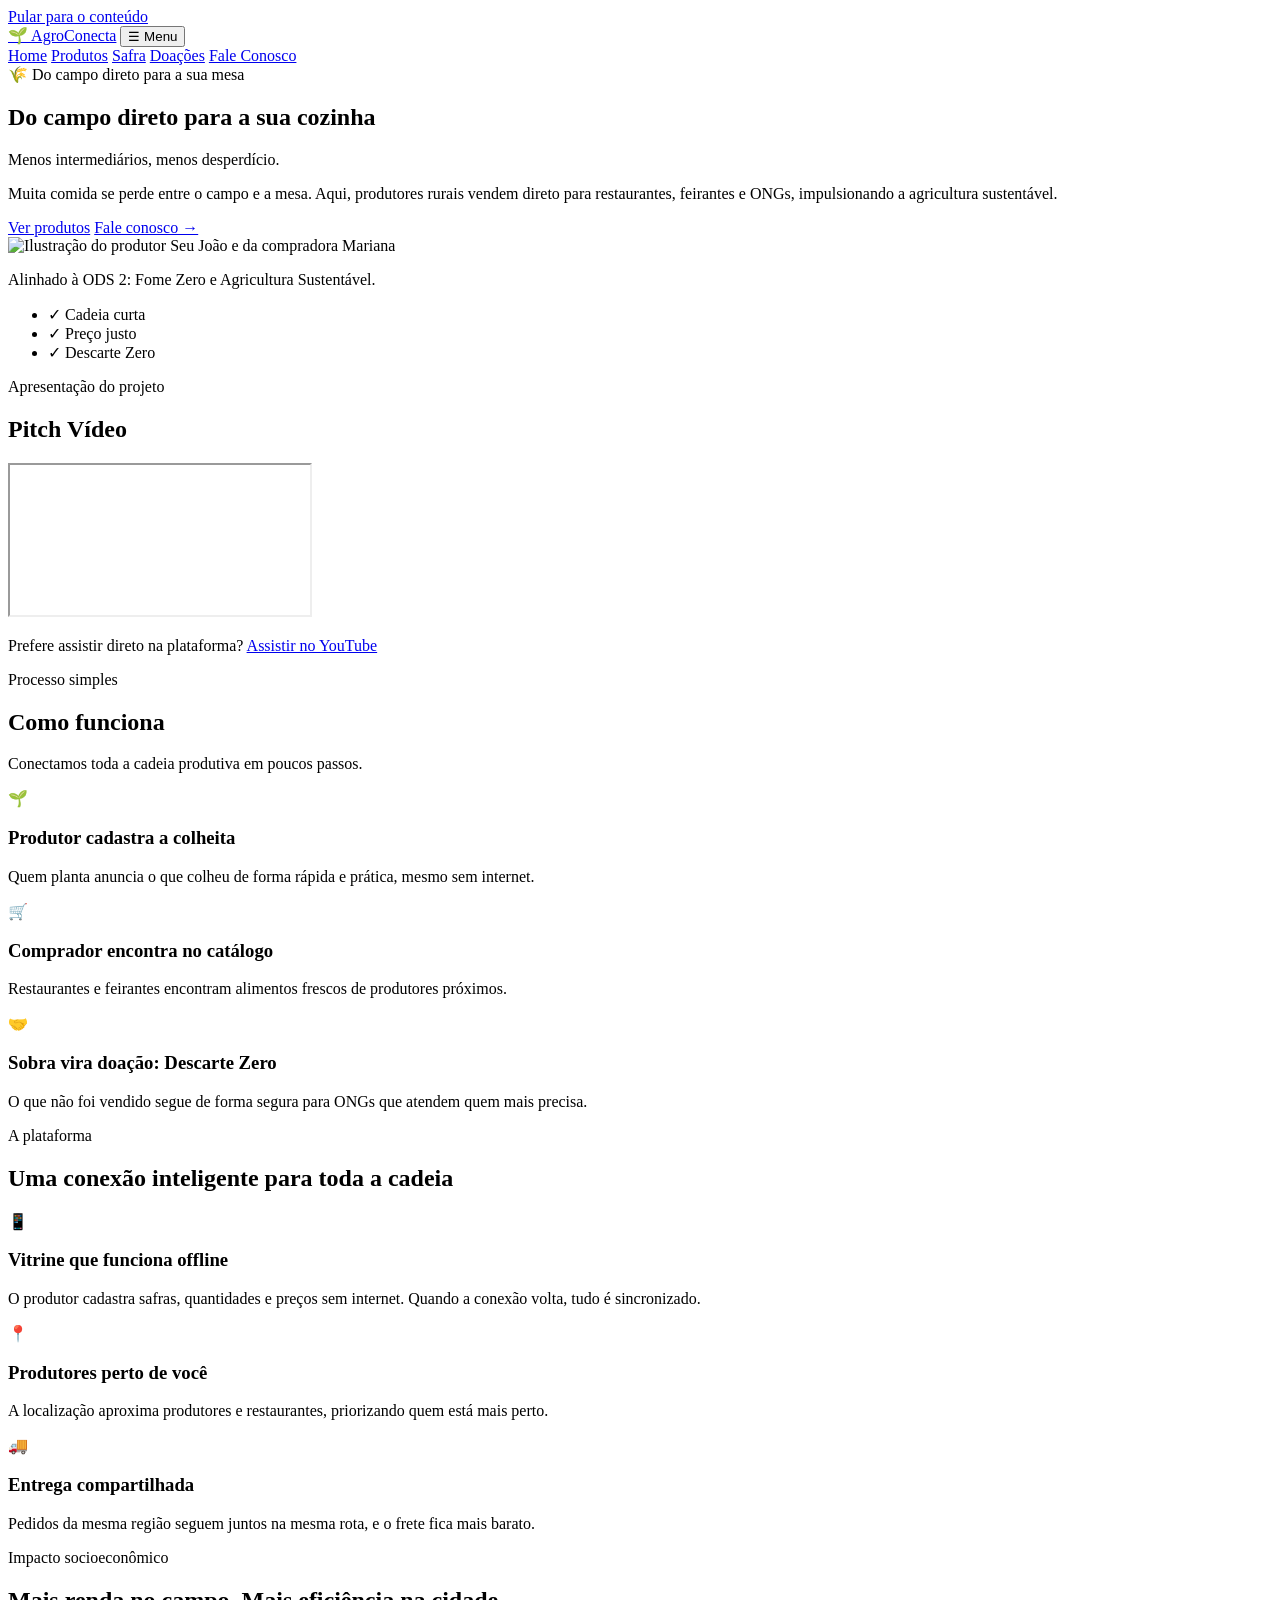
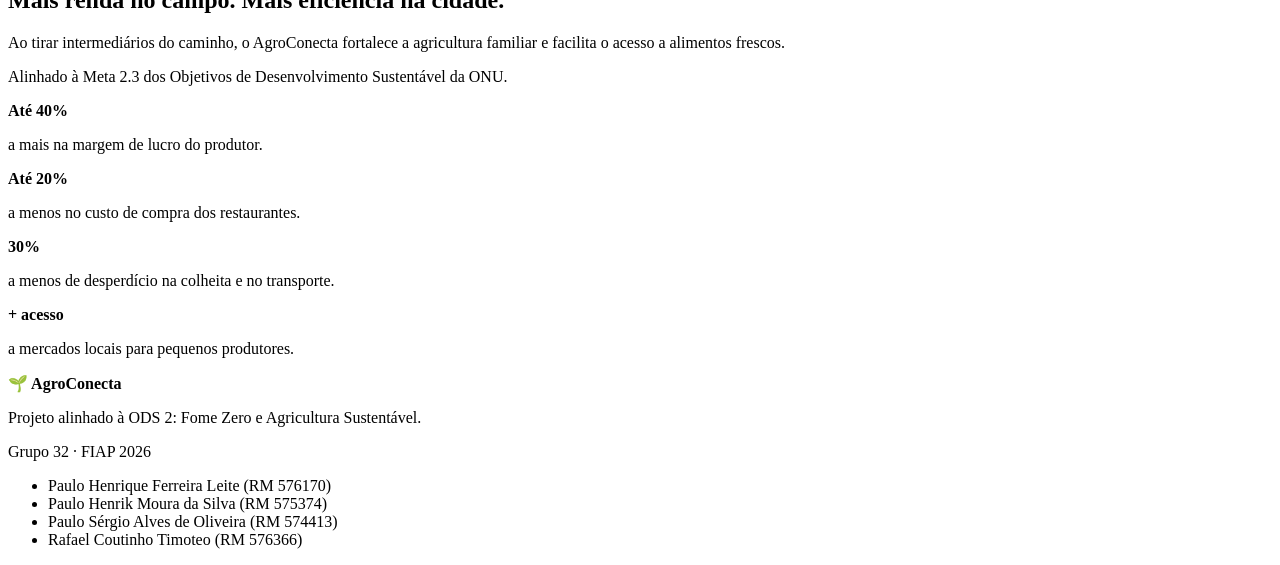
==== index.html @ c830f455 "Sprint 4: site AgroConecta" ====
<!DOCTYPE html>
<html lang="pt-BR">
<head>
  <meta charset="UTF-8">
  <meta name="viewport" content="width=device-width, initial-scale=1.0">
  <title>Início | AgroConecta</title>
  <meta name="description" content="O AgroConecta liga produtores e compradores, com menos intermediários e menos desperdício.">

  <link rel="preconnect" href="https://fonts.googleapis.com">
  <link rel="preconnect" href="https://fonts.gstatic.com" crossorigin>
  <link rel="stylesheet" href="https://fonts.googleapis.com/css2?family=Poppins:wght@400;500;600;700&display=swap">
  <link rel="stylesheet" href="css/style.css">
</head>
<body>
  <a class="pular-link" href="#conteudo">Pular para o conteúdo</a>

  <header class="cabecalho">
    <div class="container navbar">
      <a href="index.html" class="logo">🌱 AgroConecta</a>

      <button type="button" id="menu-botao" class="menu-botao" aria-expanded="false" aria-controls="menu-lista">
        ☰ Menu
      </button>

      <nav id="menu-lista" class="menu" aria-label="Menu principal">
        <a href="index.html" aria-current="page">Home</a>
        <a href="produtos.html">Produtos</a>
        <a href="safra.html">Safra</a>
        <a href="doacoes.html">Doações</a>
        <a href="fale-conosco.html">Fale Conosco</a>
      </nav>
    </div>
  </header>

  <main id="conteudo">
    <!-- APRESENTAÇÃO -->
    <section class="hero" aria-labelledby="destaque-titulo">
      <div class="container hero-conteudo">
        <div>
          <span class="tag">🌾 Do campo direto para a sua mesa</span>
          <h1 id="destaque-titulo">Do campo direto para a sua cozinha</h1>
          <p class="hero-destaque">Menos intermediários, menos desperdício.</p>
          <p class="hero-texto">Muita comida se perde entre o campo e a mesa. Aqui, produtores rurais vendem direto para restaurantes, feirantes e ONGs, impulsionando a agricultura sustentável.</p>
          <div class="hero-botoes">
            <a href="produtos.html" class="btn btn-green">Ver produtos</a>
            <a href="fale-conosco.html" class="link">Fale conosco →</a>
          </div>
        </div>
        <div class="hero-imagem">
          <img src="dist/img/home/joao-mariana.webp" alt="Ilustração do produtor Seu João e da compradora Mariana" width="800" height="600">
        </div>
      </div>
    </section>

    <!-- FAIXA DE DIFERENCIAIS -->
    <div class="faixa">
      <div class="container faixa-conteudo">
        <p>Alinhado à ODS 2: Fome Zero e Agricultura Sustentável.</p>
        <ul>
          <li>✓ Cadeia curta</li>
          <li>✓ Preço justo</li>
          <li>✓ Descarte Zero</li>
        </ul>
      </div>
    </div>

    <!-- PITCH VÍDEO -->
    <!-- TROCAR o endereço abaixo pelo vídeo da Sprint 4 quando ele estiver pronto -->
    <section class="secao-branca" aria-labelledby="video-titulo">
      <div class="container container-estreito">
        <div class="secao-titulo">
          <span class="tag">Apresentação do projeto</span>
          <h2 id="video-titulo">Pitch Vídeo</h2>
        </div>
        <div class="video-box">
          <iframe
            src="https://www.youtube.com/embed/-s9FRz7O9SU"
            title="Pitch Vídeo do AgroConecta"
            allow="accelerometer; clipboard-write; encrypted-media; gyroscope; picture-in-picture; web-share"
            allowfullscreen
            loading="lazy"></iframe>
        </div>
        <p class="video-link">Prefere assistir direto na plataforma? <a href="https://youtu.be/-s9FRz7O9SU" target="_blank" rel="noopener">Assistir no YouTube</a></p>
      </div>
    </section>

    <!-- COMO FUNCIONA -->
    <section aria-labelledby="como-funciona-titulo">
      <div class="container">
        <div class="secao-titulo">
          <span class="tag">Processo simples</span>
          <h2 id="como-funciona-titulo">Como funciona</h2>
          <p>Conectamos toda a cadeia produtiva em poucos passos.</p>
        </div>
        <div class="grade grade-3">
          <article class="card">
            <div class="icone" aria-hidden="true">🌱</div>
            <h3>Produtor cadastra a colheita</h3>
            <p>Quem planta anuncia o que colheu de forma rápida e prática, mesmo sem internet.</p>
          </article>
          <article class="card">
            <div class="icone" aria-hidden="true">🛒</div>
            <h3>Comprador encontra no catálogo</h3>
            <p>Restaurantes e feirantes encontram alimentos frescos de produtores próximos.</p>
          </article>
          <article class="card">
            <div class="icone" aria-hidden="true">🤝</div>
            <h3>Sobra vira doação: Descarte Zero</h3>
            <p>O que não foi vendido segue de forma segura para ONGs que atendem quem mais precisa.</p>
          </article>
        </div>
      </div>
    </section>

    <!-- A PLATAFORMA -->
    <section class="secao-clara" aria-labelledby="plataforma-titulo">
      <div class="container">
        <div class="secao-titulo">
          <span class="tag">A plataforma</span>
          <h2 id="plataforma-titulo">Uma conexão inteligente para toda a cadeia</h2>
        </div>
        <div class="grade grade-3">
          <article class="card">
            <div class="icone" aria-hidden="true">📱</div>
            <h3>Vitrine que funciona offline</h3>
            <p>O produtor cadastra safras, quantidades e preços sem internet. Quando a conexão volta, tudo é sincronizado.</p>
          </article>
          <article class="card">
            <div class="icone" aria-hidden="true">📍</div>
            <h3>Produtores perto de você</h3>
            <p>A localização aproxima produtores e restaurantes, priorizando quem está mais perto.</p>
          </article>
          <article class="card">
            <div class="icone" aria-hidden="true">🚚</div>
            <h3>Entrega compartilhada</h3>
            <p>Pedidos da mesma região seguem juntos na mesma rota, e o frete fica mais barato.</p>
          </article>
        </div>
      </div>
    </section>

    <!-- IMPACTO -->
    <section aria-labelledby="impacto-titulo">
      <div class="container impacto">
        <div>
          <span class="tag">Impacto socioeconômico</span>
          <h2 id="impacto-titulo">Mais renda no campo. Mais eficiência na cidade.</h2>
          <p class="texto-apoio">Ao tirar intermediários do caminho, o AgroConecta fortalece a agricultura familiar e facilita o acesso a alimentos frescos.</p>
          <p class="destaque-borda">Alinhado à Meta 2.3 dos Objetivos de Desenvolvimento Sustentável da ONU.</p>
        </div>
        <div class="metricas">
          <div class="metrica metrica-escura"><strong>Até 40%</strong><p>a mais na margem de lucro do produtor.</p></div>
          <div class="metrica metrica-verde"><strong>Até 20%</strong><p>a menos no custo de compra dos restaurantes.</p></div>
          <div class="metrica metrica-clara"><strong>30%</strong><p>a menos de desperdício na colheita e no transporte.</p></div>
          <div class="metrica metrica-suave"><strong>+ acesso</strong><p>a mercados locais para pequenos produtores.</p></div>
        </div>
      </div>
    </section>
  </main>

  <footer class="rodape">
    <div class="container rodape-conteudo">
      <div>
        <strong>🌱 AgroConecta</strong>
        <p>Projeto alinhado à ODS 2: Fome Zero e Agricultura Sustentável.</p>
        <p>Grupo 32 · FIAP 2026</p>
      </div>
      <ul class="rodape-integrantes" aria-label="Integrantes do grupo">
          <li>Paulo Henrique Ferreira Leite (RM 576170)</li>
          <li>Paulo Henrik Moura da Silva (RM 575374)</li>
          <li>Paulo Sérgio Alves de Oliveira (RM 574413)</li>
          <li>Rafael Coutinho Timoteo (RM 576366)</li>
      </ul>
    </div>
  </footer>

  <script src="js/menu.js"></script>
</body>
</html>
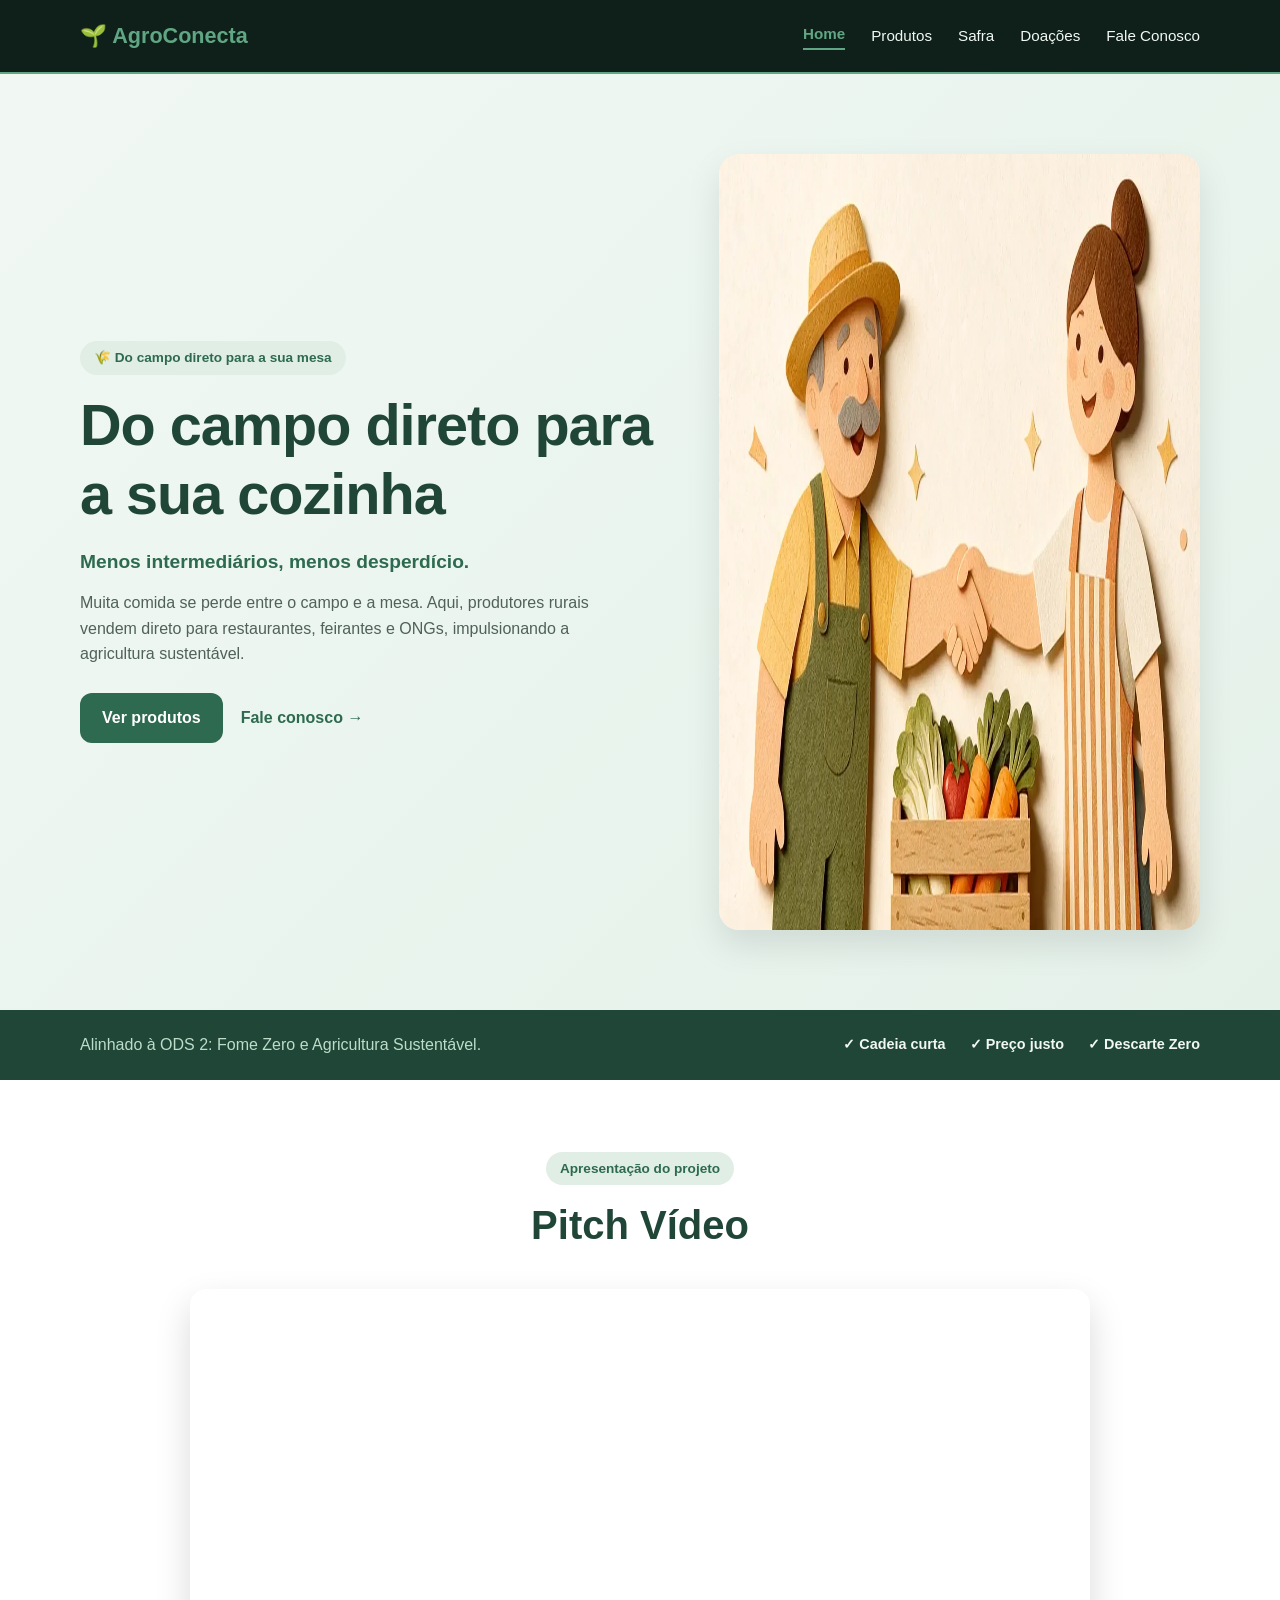
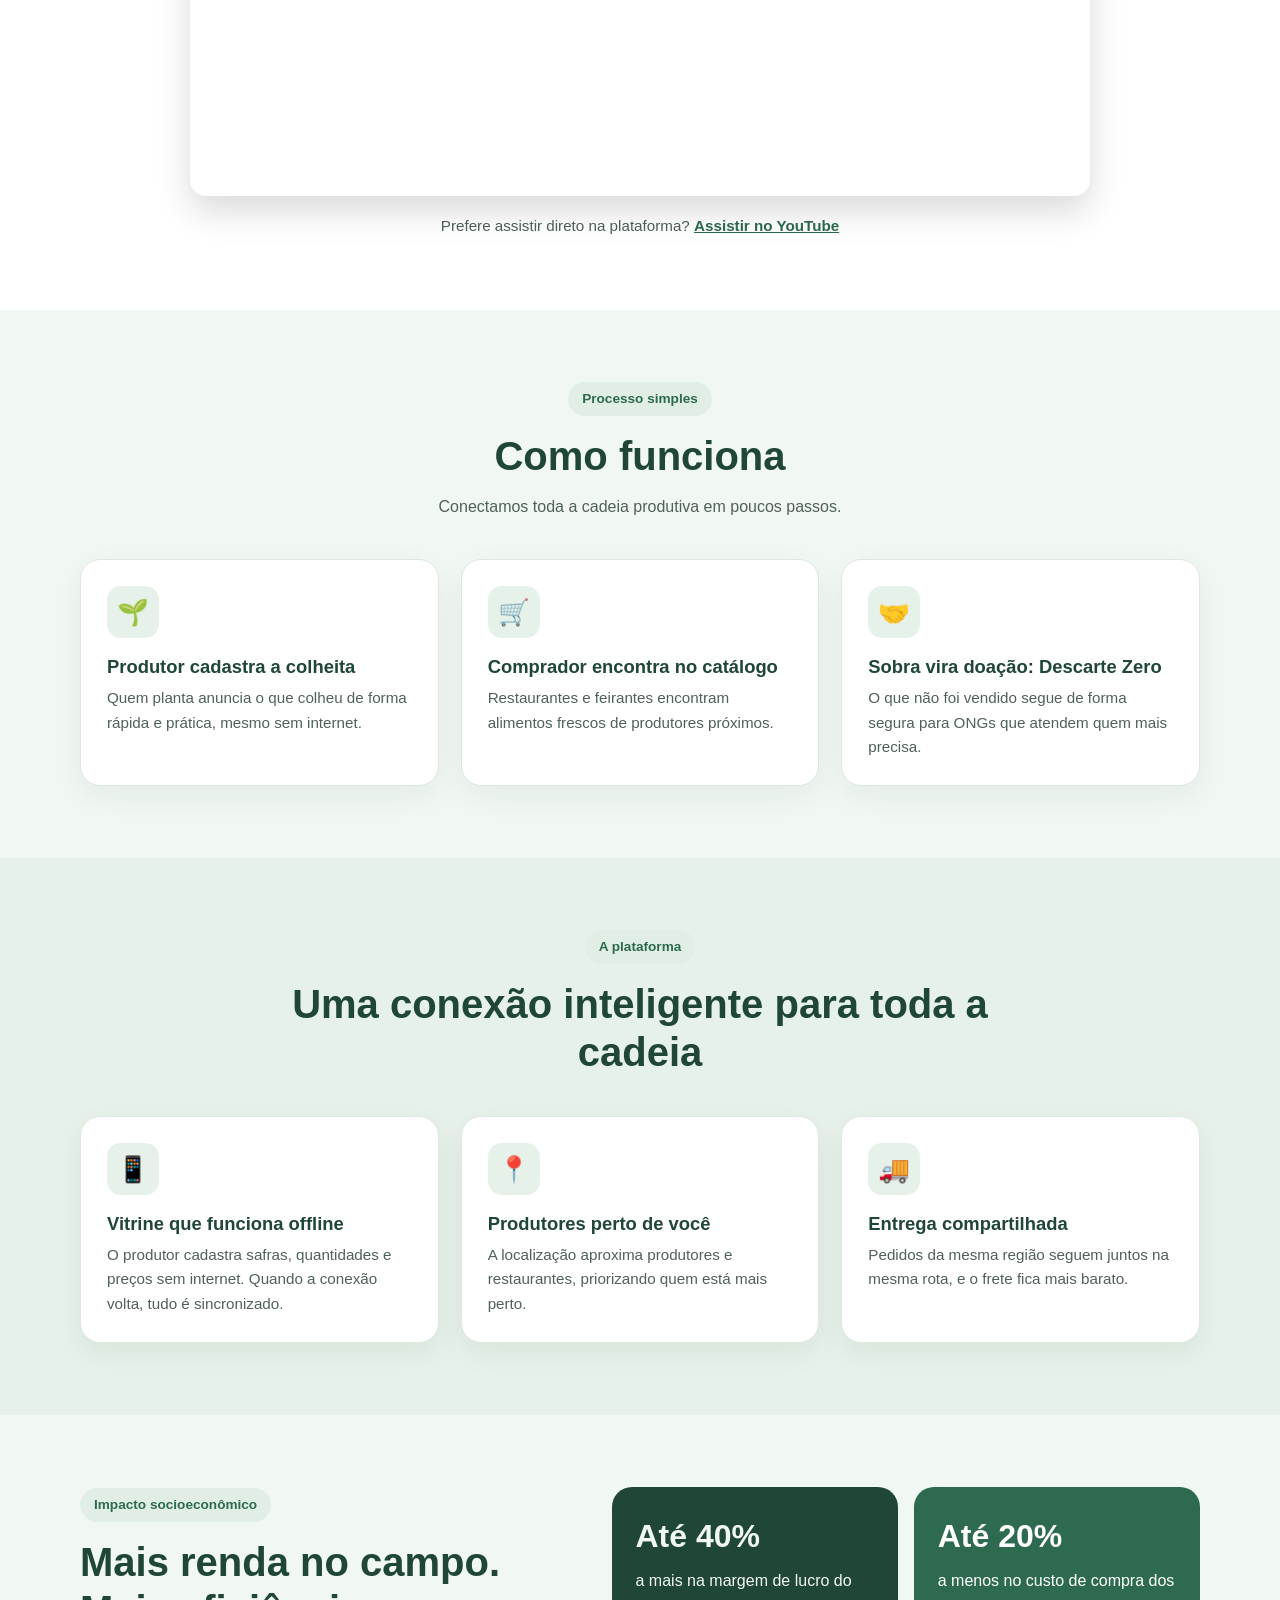
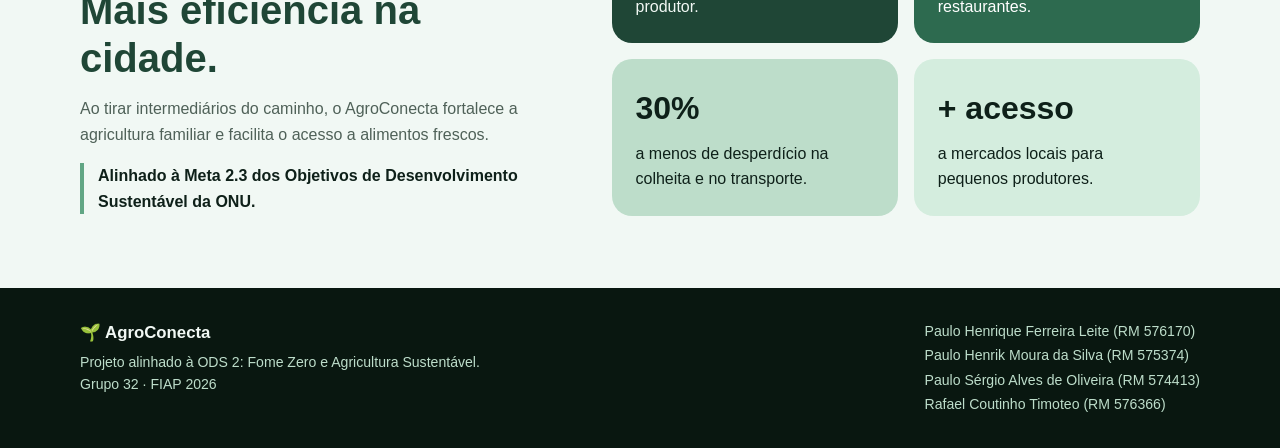
==== commit 3e10e515: "Change hero image dimensionHome: imagem do hero na proporção originals Updated image dimensions for " ====
--- a/index.html
+++ b/index.html
@@ -47,7 +47,7 @@
           </div>
         </div>
         <div class="hero-imagem">
-          <img src="dist/img/home/joao-mariana.webp" alt="Ilustração do produtor Seu João e da compradora Mariana" width="800" height="600">
+          <img src="dist/img/home/joao-mariana.webp" alt="Ilustração do produtor Seu João e da compradora Mariana" width="1484" height="776">
         </div>
       </div>
     </section>
--- a/css/style.css
+++ b/css/style.css
@@ -0,0 +1,345 @@
+/* =========================================================
+   AgroConecta · Sprint 4
+   Um único arquivo de estilo para as 5 páginas.
+   Mantém as cores e o conteúdo da Sprint 3.
+   ========================================================= */
+
+/* ---------- 1. Cores e fontes ---------- */
+:root {
+  --cream: #F1F8F4;
+  --sage: #BDDDCA;
+  --green-soft: #61A684;
+  --green: #2D6A4F;
+  --green-deep: #1F4636;
+  --green-dark: #0E2019;
+  --white: #FFFFFF;
+  --gray: #4F6158;
+  --border: #DCE9DF;
+  --error: #B3261E;
+  --error-bg: #FDECEA;
+  --success: #1B5E20;
+  --success-bg: #E3F4E6;
+  --amber: #8A5A00;
+  --amber-bg: #FFF1D6;
+
+  --font: 'Poppins', 'Segoe UI', Arial, sans-serif;
+  --radius: 16px;
+  --shadow: 0 10px 30px rgba(14, 32, 25, 0.06);
+}
+
+/* ---------- 2. Base ---------- */
+* { margin: 0; padding: 0; box-sizing: border-box; }
+
+html { scroll-behavior: smooth; scroll-padding-top: 90px; }
+
+body {
+  font-family: var(--font);
+  background: var(--cream);
+  color: var(--green-dark);
+  line-height: 1.6;
+  display: flex;
+  flex-direction: column;
+  min-height: 100vh;
+}
+
+main { flex: 1; }
+
+a { color: inherit; text-decoration: none; }
+img { max-width: 100%; display: block; }
+ul { list-style: none; }
+
+h1, h2, h3 { line-height: 1.2; color: var(--green-deep); }
+h1 { font-size: clamp(2.2rem, 5vw, 3.6rem); letter-spacing: -1px; margin-bottom: 18px; }
+h2 { font-size: clamp(1.7rem, 3.5vw, 2.5rem); margin-bottom: 14px; }
+h3 { font-size: 1.15rem; margin-bottom: 8px; }
+
+.container { width: 90%; max-width: 1120px; margin: 0 auto; }
+
+/* Foco visível para quem navega pelo teclado */
+:focus-visible { outline: 3px solid var(--green-soft); outline-offset: 3px; border-radius: 6px; }
+
+/* Texto só para leitores de tela */
+.sr-only {
+  position: absolute; width: 1px; height: 1px; padding: 0; margin: -1px;
+  overflow: hidden; clip: rect(0, 0, 0, 0); white-space: nowrap; border: 0;
+}
+
+.pular-link {
+  position: absolute; left: 1rem; top: -100px; z-index: 100;
+  background: var(--sage); color: var(--green-dark);
+  padding: 10px 16px; border-radius: 10px; font-weight: 600;
+}
+.pular-link:focus { top: 1rem; }
+
+/* ---------- 3. Cabeçalho e menu ---------- */
+.cabecalho {
+  background: var(--green-dark);
+  border-bottom: 2px solid var(--green-soft);
+  position: sticky; top: 0; z-index: 50;
+}
+
+.navbar {
+  min-height: 72px;
+  display: flex; align-items: center; justify-content: space-between; gap: 20px;
+  position: relative;
+}
+
+.logo { font-size: 1.35rem; font-weight: 700; color: var(--green-soft); }
+
+.menu-botao {
+  display: none;
+  background: transparent; color: var(--cream);
+  border: 2px solid var(--green-soft); border-radius: 10px;
+  padding: 6px 12px; font: inherit; font-weight: 600; cursor: pointer;
+}
+
+.menu { display: flex; align-items: center; gap: 26px; }
+.menu a { font-size: 0.95rem; font-weight: 500; color: var(--cream); transition: color 0.2s; }
+.menu a:hover { color: var(--green-soft); }
+.menu a[aria-current="page"] {
+  color: var(--green-soft); font-weight: 600;
+  border-bottom: 2px solid var(--green-soft); padding-bottom: 2px;
+}
+
+/* ---------- 4. Botões e etiquetas ---------- */
+.btn {
+  display: inline-block;
+  background: var(--sage); color: var(--green-deep);
+  padding: 12px 22px; border-radius: 12px; border: none;
+  font: inherit; font-weight: 600; cursor: pointer;
+  transition: transform 0.2s, background 0.2s;
+}
+.btn:hover { transform: translateY(-2px); background: var(--green-soft); color: var(--white); }
+.btn-green { background: var(--green); color: var(--white); }
+.btn-green:hover { background: var(--green-deep); }
+.btn-pequeno { padding: 8px 14px; font-size: 0.9rem; }
+.btn:disabled { opacity: 0.5; cursor: not-allowed; transform: none; }
+
+.link { color: var(--green); font-weight: 600; padding: 12px 4px; }
+.link:hover { text-decoration: underline; }
+
+.tag {
+  display: inline-block;
+  background: #E1EEE5; color: var(--green);
+  padding: 6px 14px; border-radius: 30px;
+  font-size: 0.85rem; font-weight: 600; margin-bottom: 16px;
+}
+
+.selo {
+  display: inline-block; font-size: 0.75rem; font-weight: 600;
+  padding: 3px 10px; border-radius: 999px;
+  background: #E1EEE5; color: var(--green);
+}
+.selo-ambar { background: var(--amber-bg); color: var(--amber); }
+
+/* ---------- 5. Seções ---------- */
+section { padding: 72px 0; }
+
+.secao-titulo { max-width: 700px; margin: 0 auto 40px; text-align: center; }
+.secao-titulo p, .texto-apoio { color: var(--gray); }
+
+.secao-clara { background: #E6F1E9; }
+.secao-branca { background: var(--white); }
+
+.topo-pagina { padding: 56px 0 32px; }
+.topo-pagina p { color: var(--gray); max-width: 640px; }
+
+/* Hero da Home */
+.hero { padding: 80px 0; background: linear-gradient(135deg, var(--cream), #E4F1E9); }
+.hero-conteudo { display: grid; grid-template-columns: 1.1fr 0.9fr; align-items: center; gap: 50px; }
+.hero-destaque { font-size: 1.2rem; font-weight: 600; color: var(--green); margin-bottom: 12px; }
+.hero-texto { color: var(--gray); margin-bottom: 26px; max-width: 560px; }
+.hero-botoes { display: flex; flex-wrap: wrap; align-items: center; gap: 14px; }
+.hero-imagem img { width: 100%; border-radius: 20px; box-shadow: 0 15px 35px rgba(0, 0, 0, 0.1); }
+
+/* Faixa de diferenciais */
+.faixa { background: var(--green-deep); color: var(--cream); padding: 22px 0; }
+.faixa-conteudo { display: flex; align-items: center; justify-content: space-between; gap: 18px; flex-wrap: wrap; }
+.faixa-conteudo p { color: var(--sage); }
+.faixa-conteudo ul { display: flex; gap: 24px; flex-wrap: wrap; font-weight: 600; font-size: 0.9rem; }
+
+/* Vídeo */
+.video-box {
+  position: relative; padding-bottom: 56.25%; height: 0; overflow: hidden;
+  border-radius: 16px; box-shadow: 0 15px 35px rgba(0, 0, 0, 0.15);
+}
+.video-box iframe { position: absolute; inset: 0; width: 100%; height: 100%; border: 0; }
+.video-link { margin-top: 18px; text-align: center; color: var(--gray); font-size: 0.95rem; }
+.video-link a { color: var(--green); font-weight: 600; text-decoration: underline; }
+
+/* ---------- 6. Cards e grades ---------- */
+.grade { display: grid; gap: 22px; }
+.grade-3 { grid-template-columns: repeat(3, 1fr); }
+.grade-2 { grid-template-columns: repeat(2, 1fr); }
+
+.card {
+  background: var(--white);
+  padding: 26px; border-radius: 20px;
+  border: 1px solid var(--border); box-shadow: var(--shadow);
+  transition: transform 0.2s, box-shadow 0.2s;
+}
+.card:hover { transform: translateY(-4px); box-shadow: 0 15px 35px rgba(0, 0, 0, 0.07); }
+.card p { color: var(--gray); font-size: 0.95rem; }
+
+.icone {
+  width: 52px; height: 52px; display: grid; place-items: center;
+  background: #E5F1E9; border-radius: 14px; font-size: 1.6rem; margin-bottom: 18px;
+}
+
+/* Indicadores (impacto) */
+.metricas { display: grid; grid-template-columns: repeat(2, 1fr); gap: 16px; }
+.metrica { padding: 24px; border-radius: 20px; }
+.metrica strong { display: block; font-size: 2rem; margin-bottom: 6px; }
+.metrica-escura { background: var(--green-deep); color: var(--cream); }
+.metrica-verde { background: var(--green); color: var(--white); }
+.metrica-clara { background: var(--sage); color: var(--green-dark); }
+.metrica-suave { background: #D4EDDE; color: var(--green-dark); }
+.impacto { display: grid; grid-template-columns: 0.9fr 1.1fr; align-items: center; gap: 50px; }
+.destaque-borda { border-left: 4px solid var(--green-soft); padding-left: 14px; font-weight: 600; margin-top: 16px; }
+
+/* ---------- 7. Filtros (Safra e Produtos) ---------- */
+.filtros-botoes { display: flex; flex-wrap: wrap; gap: 8px; margin-bottom: 28px; }
+.filtro-btn {
+  background: var(--white); color: var(--gray);
+  border: 1px solid var(--border); border-radius: 999px;
+  padding: 8px 16px; font: inherit; font-size: 0.85rem; font-weight: 600; cursor: pointer;
+}
+.filtro-btn:hover { background: #E6F1E9; }
+.filtro-btn[aria-pressed="true"] { background: var(--green); color: var(--white); border-color: var(--green); }
+
+.card-rodape {
+  display: flex; justify-content: space-between; align-items: center; gap: 10px;
+  border-top: 1px solid var(--border); padding-top: 14px; margin-top: 14px; font-size: 0.85rem;
+}
+.local { color: var(--green); font-size: 0.85rem; font-weight: 500; margin-bottom: 8px; }
+.quantidade { background: #E6F1E9; color: var(--green); font-weight: 700; padding: 3px 10px; border-radius: 8px; }
+
+/* ---------- 8. Catálogo (Produtos) ---------- */
+.catalogo { display: grid; grid-template-columns: minmax(0, 1fr) 330px; gap: 28px; align-items: start; }
+
+.barra-busca {
+  display: grid; grid-template-columns: 2fr 1fr; gap: 14px;
+  background: var(--white); border: 1px solid var(--border); border-radius: var(--radius);
+  padding: 18px; margin-bottom: 18px;
+}
+
+.contador { color: var(--gray); font-weight: 500; margin-bottom: 14px; }
+
+.lista-produtos { display: grid; grid-template-columns: repeat(2, 1fr); gap: 18px; }
+
+.produto { display: flex; flex-direction: column; }
+.produto-topo { display: flex; justify-content: space-between; align-items: flex-start; gap: 8px; }
+.produto-emoji { font-size: 2.2rem; line-height: 1; }
+.produto h3 { margin-top: 10px; }
+.precos { display: flex; align-items: baseline; flex-wrap: wrap; gap: 8px; margin: 10px 0 14px; }
+.preco { font-size: 1.35rem; font-weight: 700; color: var(--green); }
+.preco-antigo { color: var(--gray); font-size: 0.85rem; text-decoration: line-through; }
+.produto-acao { display: flex; gap: 8px; align-items: center; margin-top: auto; }
+.produto-acao input {
+  width: 72px; padding: 8px; border: 1px solid #C9D9CE; border-radius: 10px; font: inherit;
+}
+
+.vazio {
+  grid-column: 1 / -1; text-align: center; color: var(--gray);
+  background: var(--white); border: 2px dashed var(--border); border-radius: var(--radius); padding: 32px;
+}
+
+.pedido {
+  background: var(--white); border: 1px solid var(--border); border-radius: var(--radius);
+  padding: 22px; box-shadow: var(--shadow); position: sticky; top: 96px;
+}
+.pedido h2 { font-size: 1.35rem; }
+.itens-pedido li {
+  display: flex; justify-content: space-between; align-items: center; gap: 8px;
+  padding: 8px 0; border-bottom: 1px solid var(--border); font-size: 0.92rem;
+}
+.btn-remover {
+  background: transparent; border: 1px solid var(--error); color: var(--error);
+  border-radius: 8px; padding: 2px 8px; font: inherit; font-size: 0.8rem; font-weight: 600; cursor: pointer;
+}
+.resumo { margin: 14px 0; display: grid; gap: 6px; }
+.resumo div { display: flex; justify-content: space-between; gap: 8px; }
+.resumo dt { color: var(--gray); }
+.resumo dd { font-weight: 700; }
+.resumo .total dd { color: var(--green); font-size: 1.2rem; }
+.resumo .economia dd { color: var(--success); }
+
+/* ---------- 9. Formulário ---------- */
+.form {
+  background: var(--white); border: 1px solid var(--border); border-radius: var(--radius);
+  padding: 28px; box-shadow: var(--shadow); display: grid; gap: 18px;
+}
+.campo { display: flex; flex-direction: column; gap: 6px; }
+.campo label { font-weight: 600; color: var(--green-deep); }
+.obrigatorio { color: var(--error); }
+.campo input, .campo select, .campo textarea {
+  font: inherit; color: var(--green-dark);
+  padding: 10px 12px; border: 1px solid #C9D9CE; border-radius: 10px; background: var(--white);
+}
+.campo textarea { min-height: 140px; resize: vertical; }
+.campo input:focus, .campo select:focus, .campo textarea:focus { border-color: var(--green); }
+.campo [aria-invalid="true"] { border-color: var(--error); background: #FFF8F7; }
+.dica { font-size: 0.85rem; color: var(--gray); }
+.dica-limite { color: var(--error); font-weight: 600; }
+.erro { font-size: 0.88rem; font-weight: 600; color: var(--error); min-height: 1.3em; }
+
+.mensagem { border-radius: 12px; padding: 14px 16px; font-weight: 600; }
+.mensagem:empty { display: none; }
+.mensagem-sucesso { background: var(--success-bg); color: var(--success); border: 1px solid #7BC48A; }
+.mensagem-erro { background: var(--error-bg); color: var(--error); border: 1px solid #E8A39E; }
+.mensagem-info { background: #E6F1E9; color: var(--green-deep); border: 1px solid var(--sage); }
+
+/* ---------- 10. Doações ---------- */
+.doacao img { aspect-ratio: 4 / 3; height: auto; object-fit: cover; border-radius: 12px; margin-bottom: 14px; width: 100%; }
+.doacao ul { color: var(--gray); font-size: 0.92rem; margin-bottom: 16px; display: grid; gap: 2px; }
+.doacao { display: flex; flex-direction: column; }
+.doacao .btn { margin-top: auto; text-align: center; }
+
+/* ---------- 11. Rodapé ---------- */
+.rodape { background: #091710; color: var(--sage); padding: 32px 0; font-size: 0.88rem; }
+.rodape-conteudo { display: flex; justify-content: space-between; gap: 20px; flex-wrap: wrap; }
+.rodape strong { color: var(--cream); font-size: 1.05rem; display: block; margin-bottom: 4px; }
+.rodape a { color: var(--green-soft); }
+.rodape-integrantes { display: grid; gap: 2px; }
+
+/* ---------- 12. Responsividade ---------- */
+@media (max-width: 900px) {
+  .catalogo { grid-template-columns: minmax(0, 1fr); }
+  .pedido { position: static; }
+}
+
+@media (max-width: 800px) {
+  .hero-conteudo, .impacto { grid-template-columns: 1fr; }
+  .grade-3, .grade-2 { grid-template-columns: 1fr; }
+  .hero { padding: 56px 0; }
+}
+
+@media (max-width: 760px) {
+  /* Menu vira botão ☰ no celular */
+  .menu-botao { display: inline-block; }
+  .menu {
+    display: none;
+    position: absolute; top: 100%; left: -6%; right: -6%;
+    flex-direction: column; align-items: stretch; gap: 0;
+    background: var(--green-dark); border-bottom: 2px solid var(--green-soft);
+    padding: 8px 6%;
+  }
+  .menu.aberto { display: flex; }
+  .menu a { padding: 12px 0; border-bottom: 1px solid rgba(255, 255, 255, 0.08); }
+  .menu a[aria-current="page"] { border-bottom: 1px solid rgba(255, 255, 255, 0.08); }
+
+  section { padding: 56px 0; }
+  .barra-busca { grid-template-columns: 1fr; }
+  .lista-produtos { grid-template-columns: 1fr; }
+  .metricas { grid-template-columns: 1fr 1fr; }
+}
+
+@media (prefers-reduced-motion: reduce) {
+  * { transition: none !important; scroll-behavior: auto !important; }
+}
+
+/* ---------- 13. Utilitários ---------- */
+.container-estreito { max-width: 900px; }
+.sem-topo { padding-top: 0; }
+.h3-card { font-size: 1.15rem; margin: 10px 0 4px; }
+[hidden] { display: none !important; }
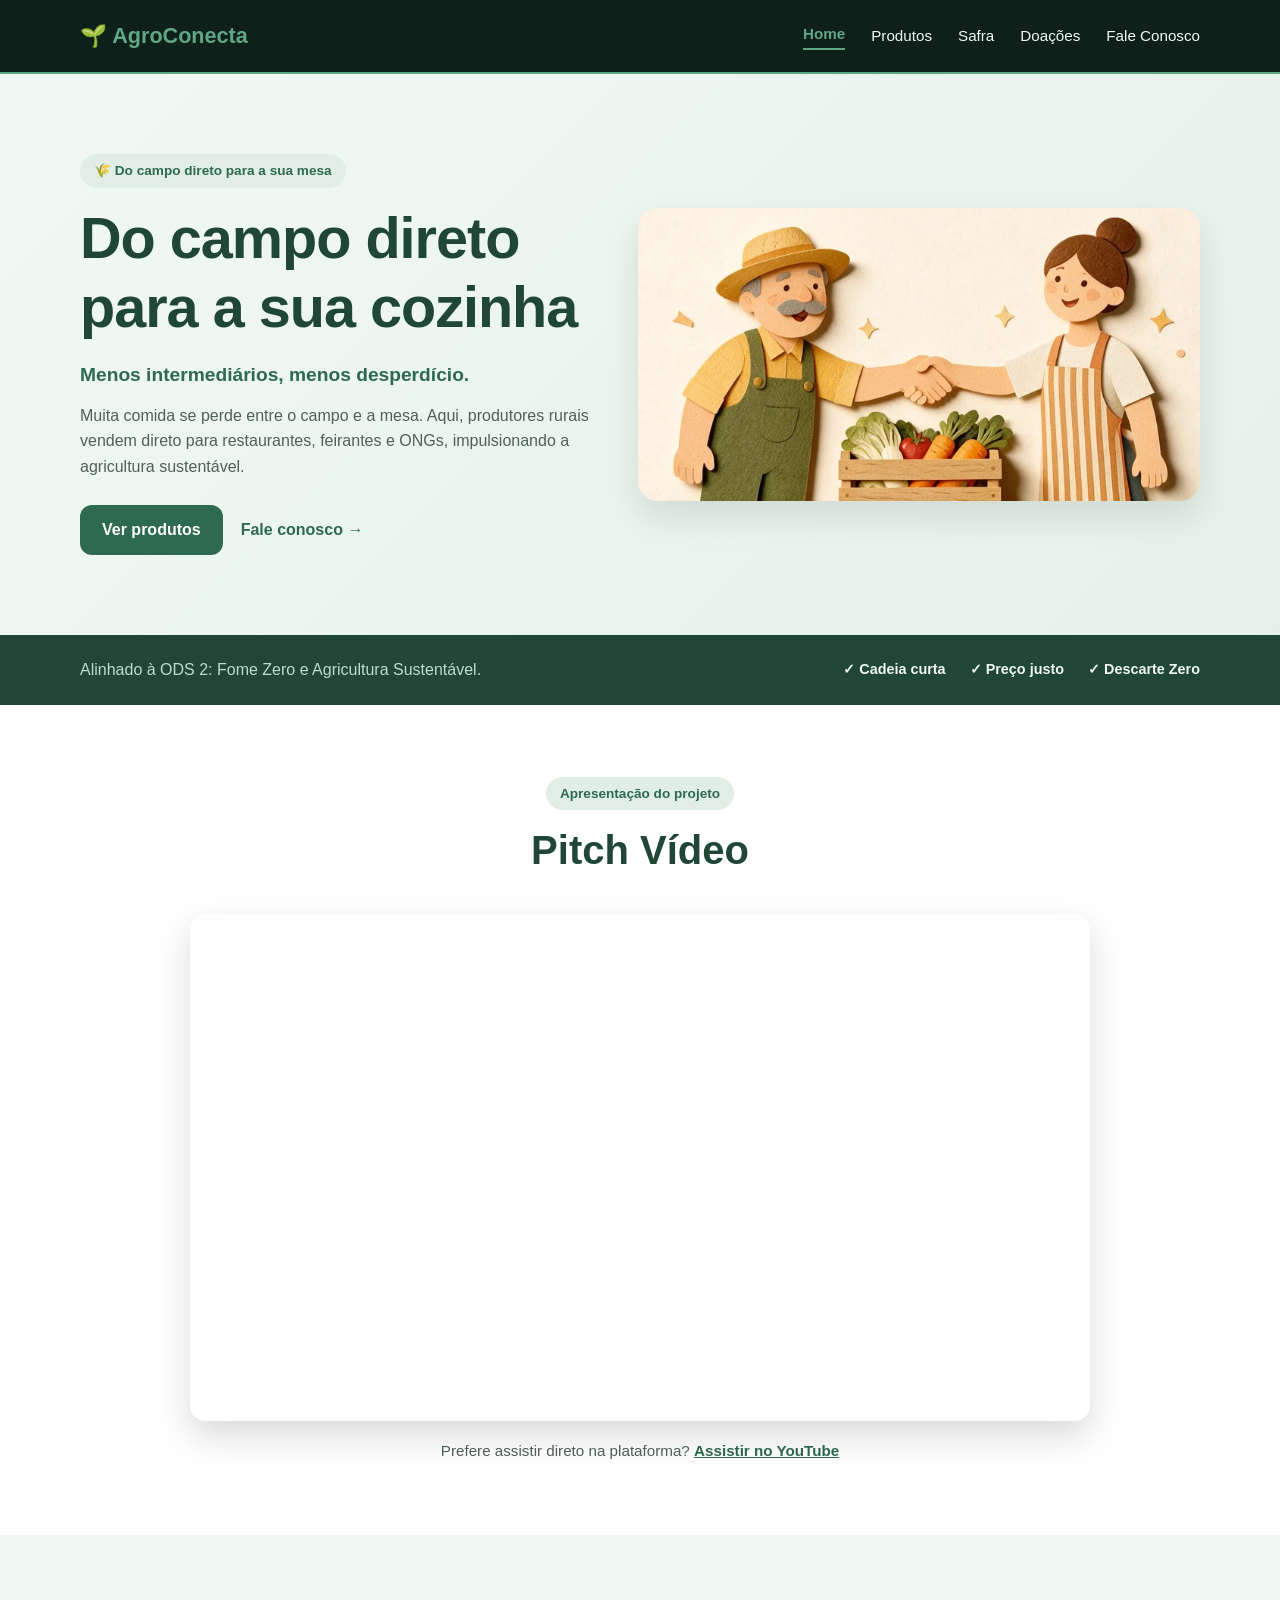
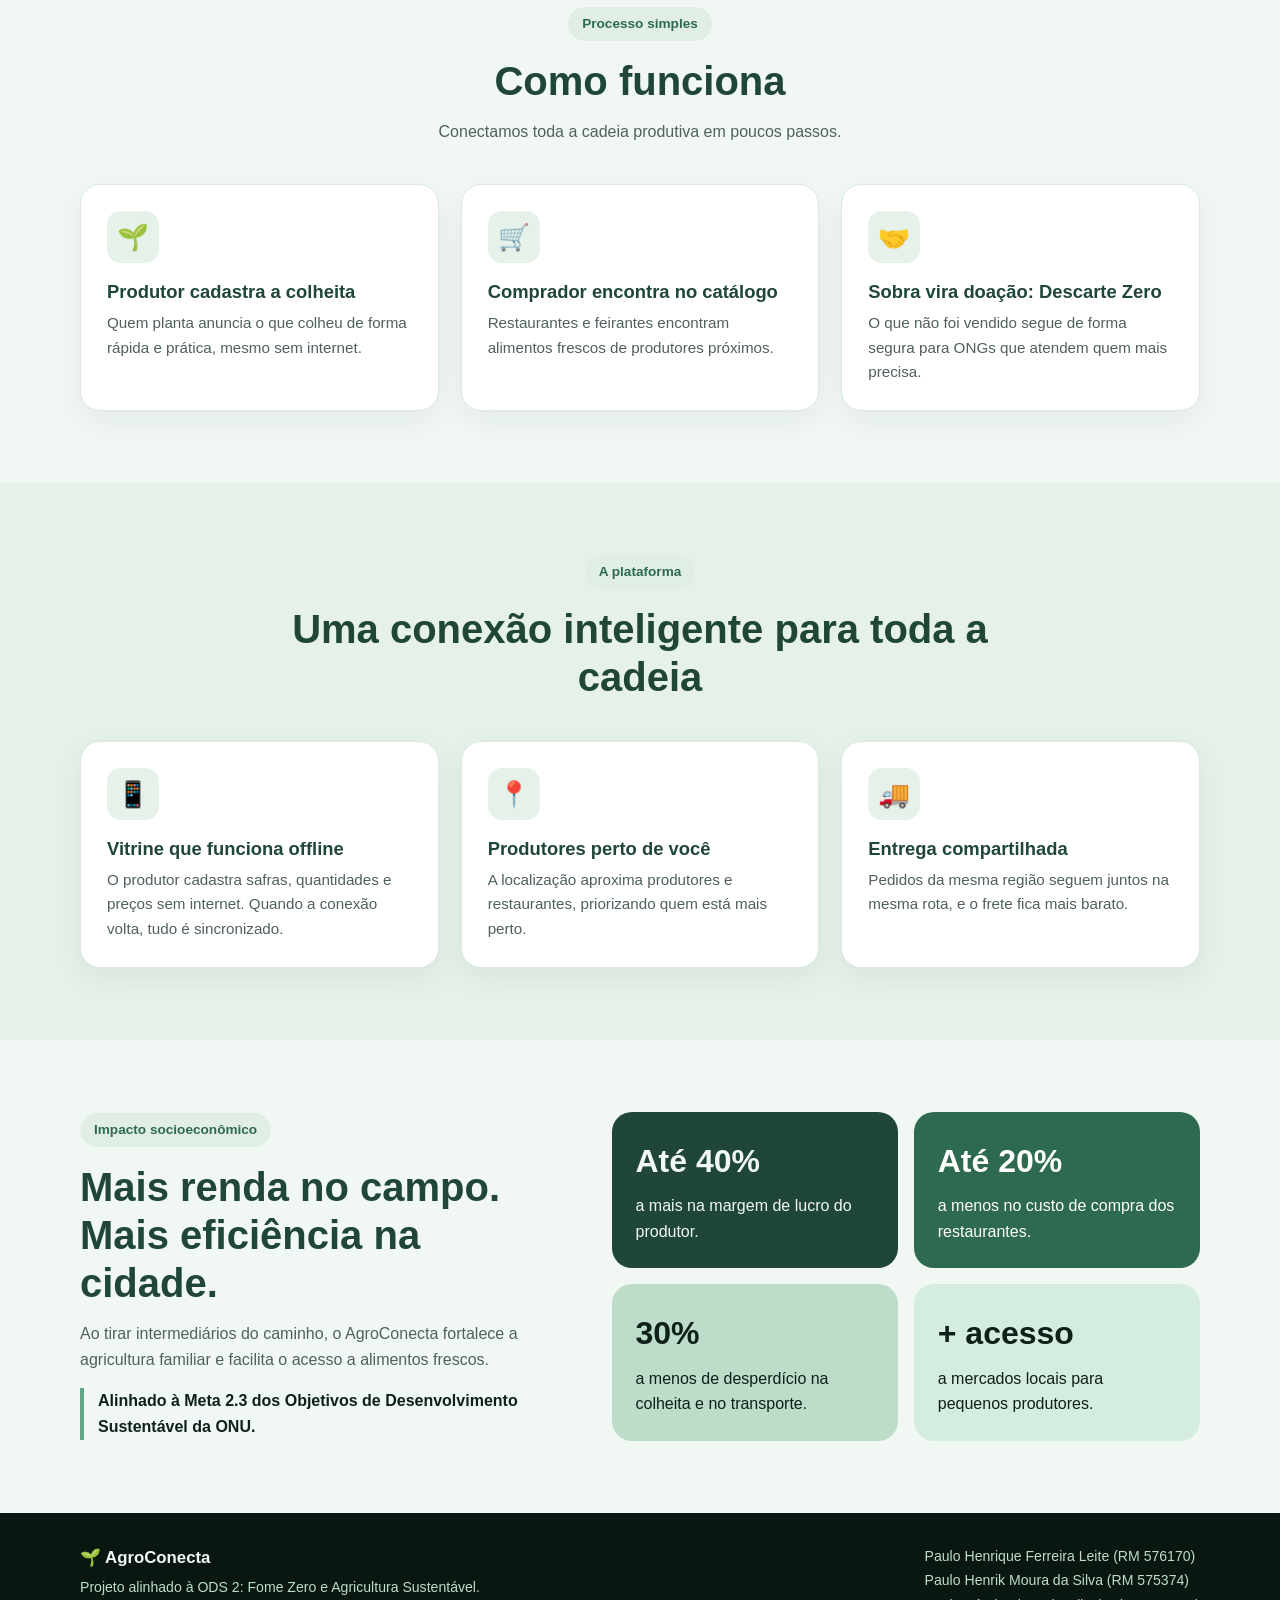
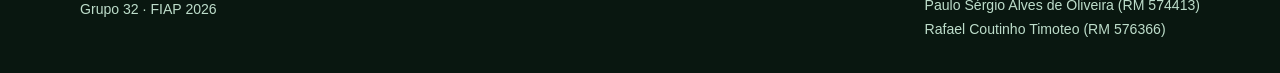
==== commit 4d9cabcc: "Update Pitch Video link for Sprint 4" ====
--- a/index.html
+++ b/index.html
@@ -65,7 +65,7 @@
     </div>
 
     <!-- PITCH VÍDEO -->
-    <!-- TROCAR o endereço abaixo pelo vídeo da Sprint 4 quando ele estiver pronto -->
+    <!-- Pitch da Sprint 4 (YouTube, não listado) -->
     <section class="secao-branca" aria-labelledby="video-titulo">
       <div class="container container-estreito">
         <div class="secao-titulo">
@@ -74,13 +74,13 @@
         </div>
         <div class="video-box">
           <iframe
-            src="https://www.youtube.com/embed/-s9FRz7O9SU"
-            title="Pitch Vídeo do AgroConecta"
+            src="https://www.youtube.com/embed/9OrT3OSGC6A"
+            title="Pitch Vídeo do AgroConecta - Sprint 4"
             allow="accelerometer; clipboard-write; encrypted-media; gyroscope; picture-in-picture; web-share"
             allowfullscreen
             loading="lazy"></iframe>
         </div>
-        <p class="video-link">Prefere assistir direto na plataforma? <a href="https://youtu.be/-s9FRz7O9SU" target="_blank" rel="noopener">Assistir no YouTube</a></p>
+        <p class="video-link">Prefere assistir direto na plataforma? <a href="https://youtu.be/9OrT3OSGC6A" target="_blank" rel="noopener">Assistir no YouTube</a></p>
       </div>
     </section>
 
--- a/css/style.css
+++ b/css/style.css
@@ -45,7 +45,7 @@
 main { flex: 1; }
 
 a { color: inherit; text-decoration: none; }
-img { max-width: 100%; display: block; }
+img { max-width: 100%; height: auto; display: block; }
 ul { list-style: none; }
 
 h1, h2, h3 { line-height: 1.2; color: var(--green-deep); }
@@ -146,7 +146,7 @@
 
 /* Hero da Home */
 .hero { padding: 80px 0; background: linear-gradient(135deg, var(--cream), #E4F1E9); }
-.hero-conteudo { display: grid; grid-template-columns: 1.1fr 0.9fr; align-items: center; gap: 50px; }
+.hero-conteudo { display: grid; grid-template-columns: 1fr 1.1fr; align-items: center; gap: 48px; }
 .hero-destaque { font-size: 1.2rem; font-weight: 600; color: var(--green); margin-bottom: 12px; }
 .hero-texto { color: var(--gray); margin-bottom: 26px; max-width: 560px; }
 .hero-botoes { display: flex; flex-wrap: wrap; align-items: center; gap: 14px; }
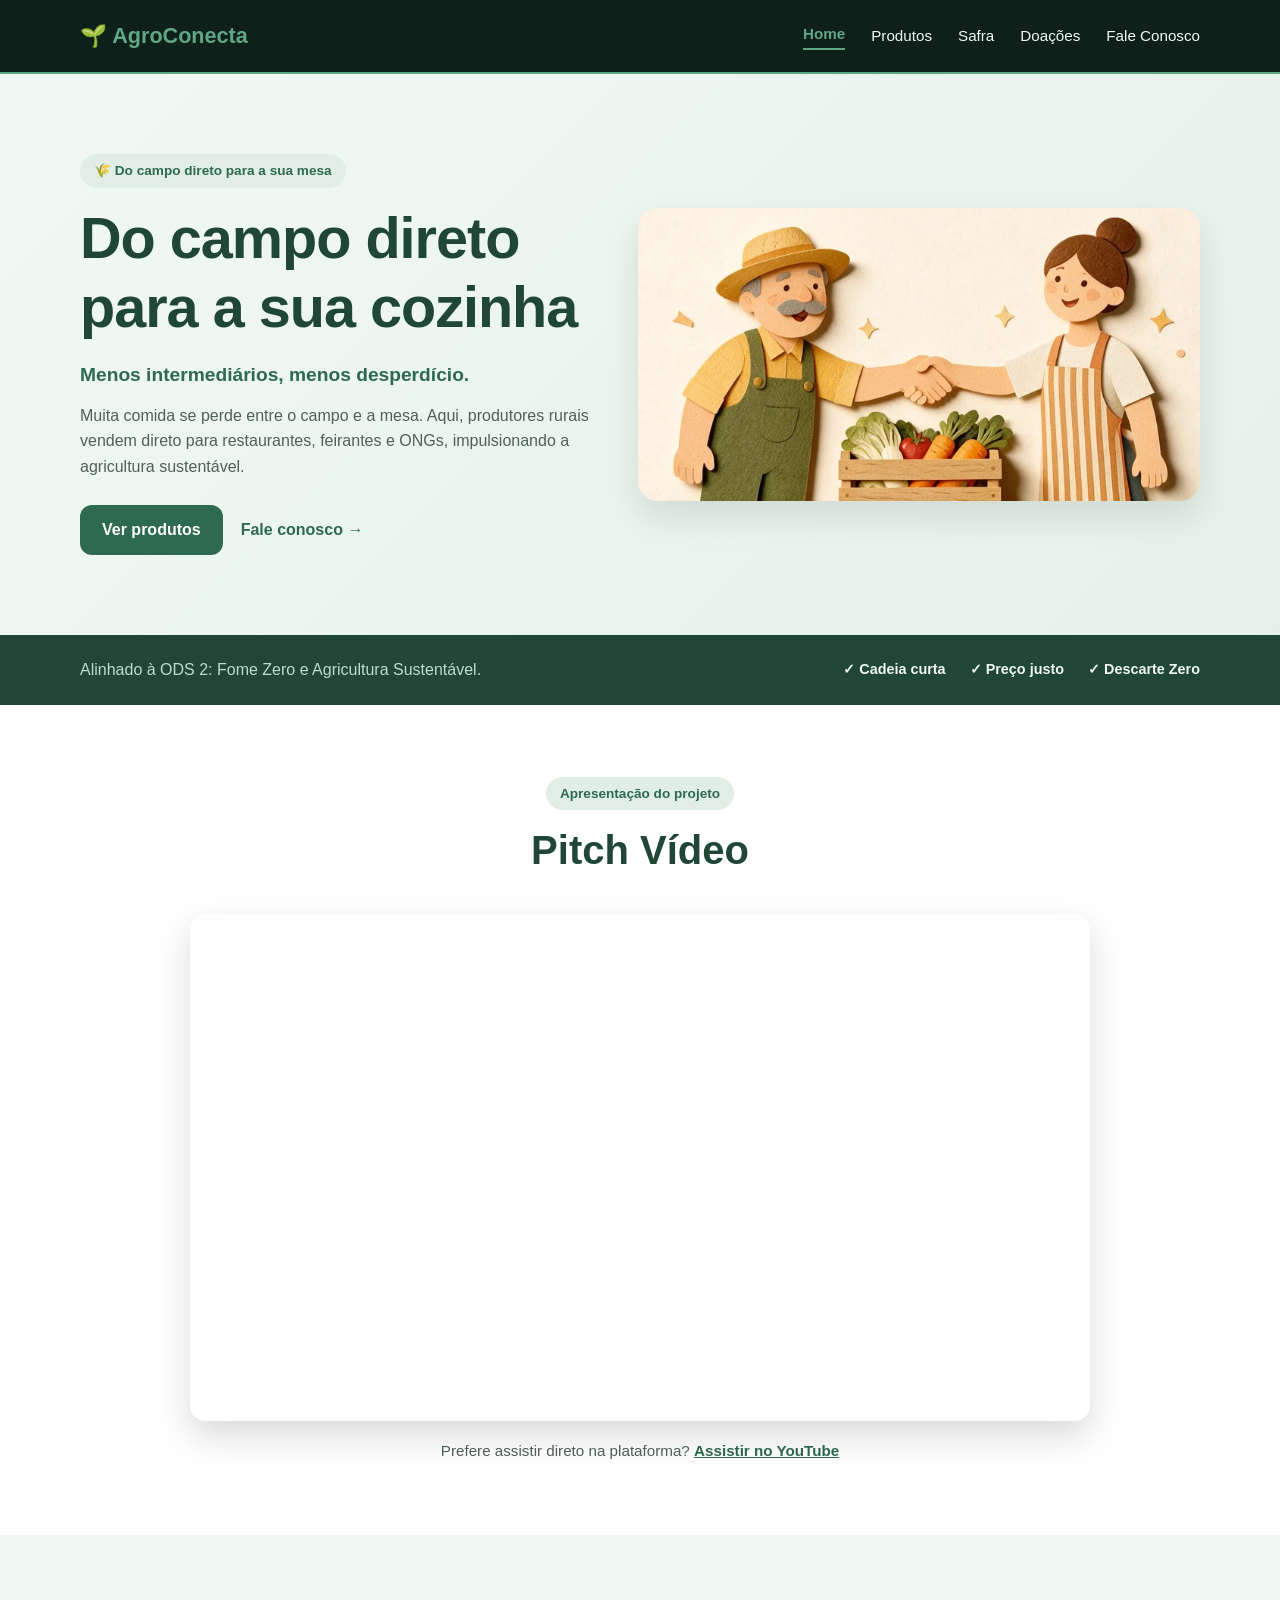
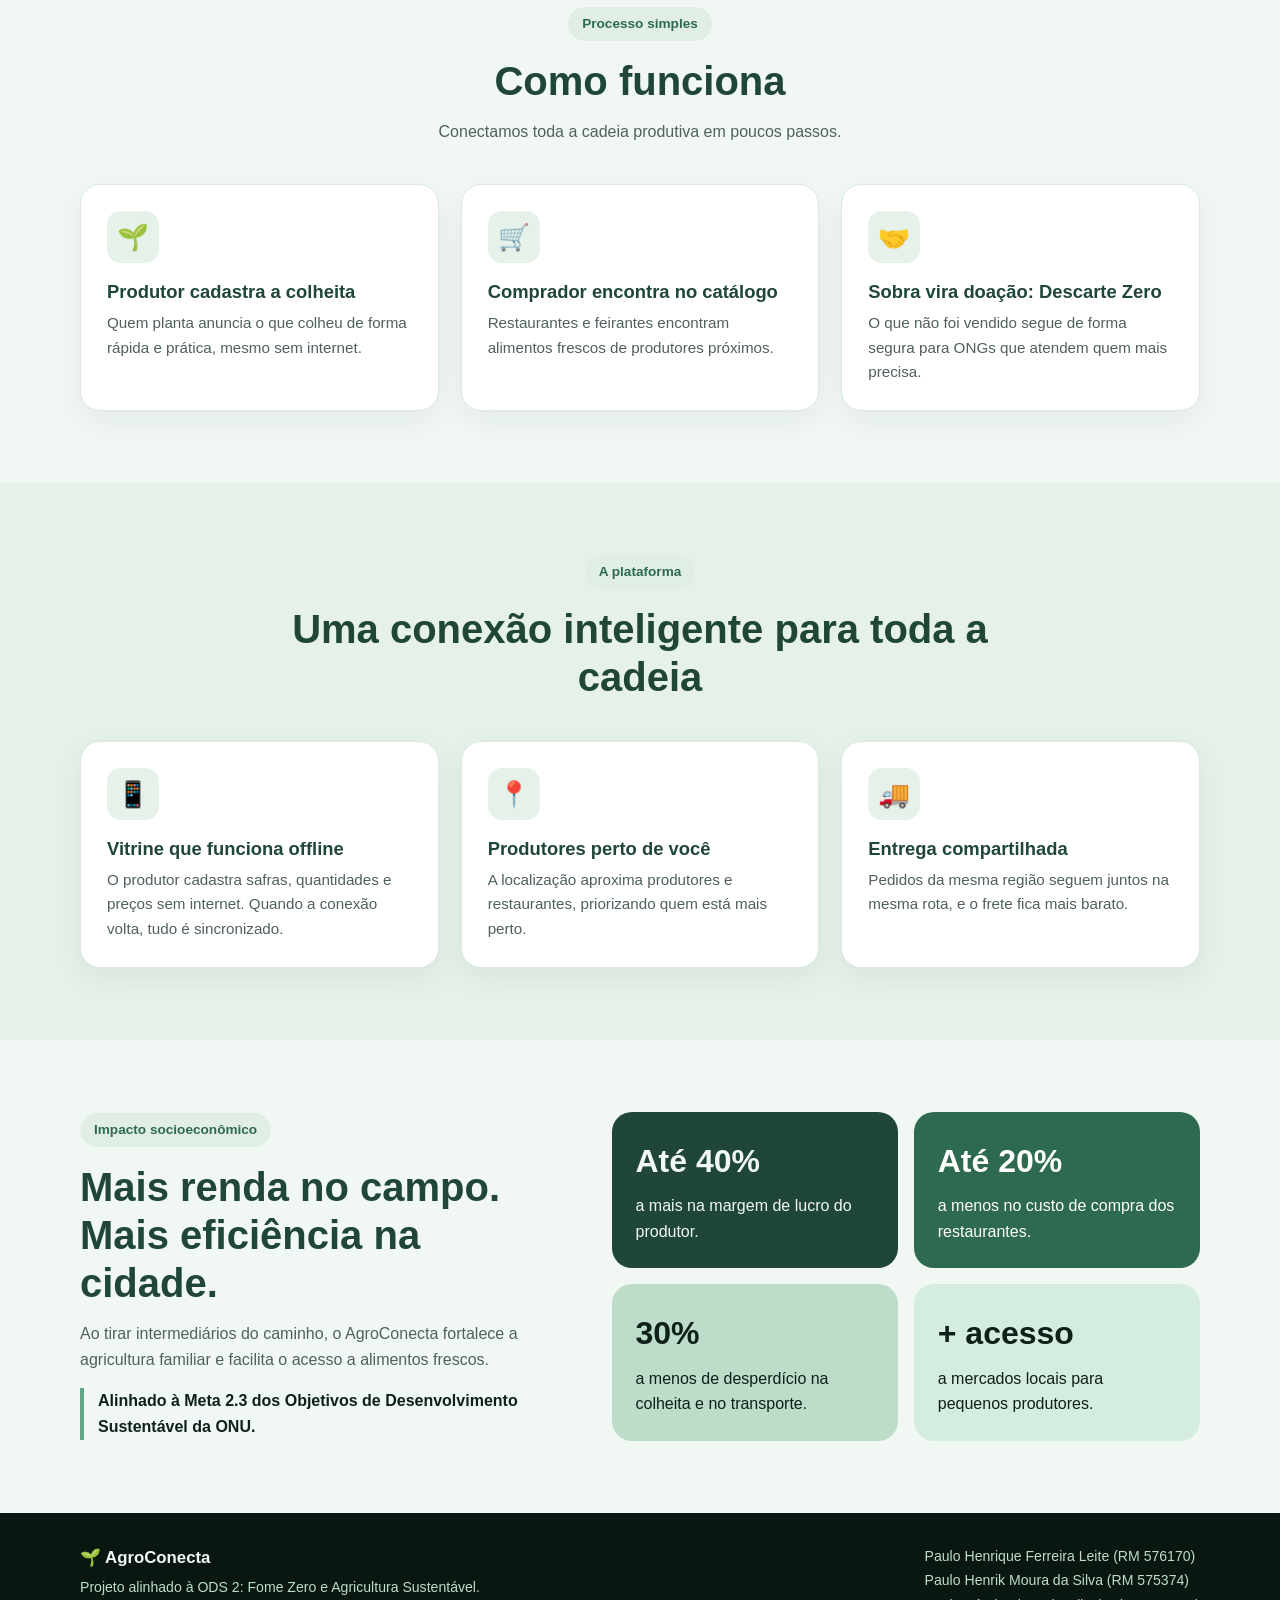
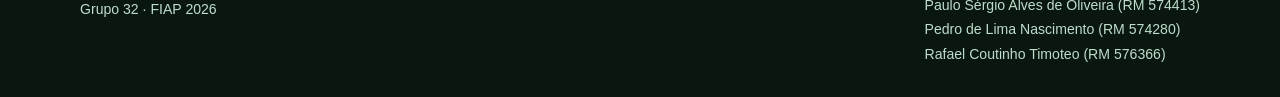
==== commit 714a9b21: "Add Pedro de Lima Nascimento to group members list" ====
--- a/index.html
+++ b/index.html
@@ -169,6 +169,7 @@
           <li>Paulo Henrique Ferreira Leite (RM 576170)</li>
           <li>Paulo Henrik Moura da Silva (RM 575374)</li>
           <li>Paulo Sérgio Alves de Oliveira (RM 574413)</li>
+          <li>Pedro de Lima Nascimento (RM 574280)</li>
           <li>Rafael Coutinho Timoteo (RM 576366)</li>
       </ul>
     </div>
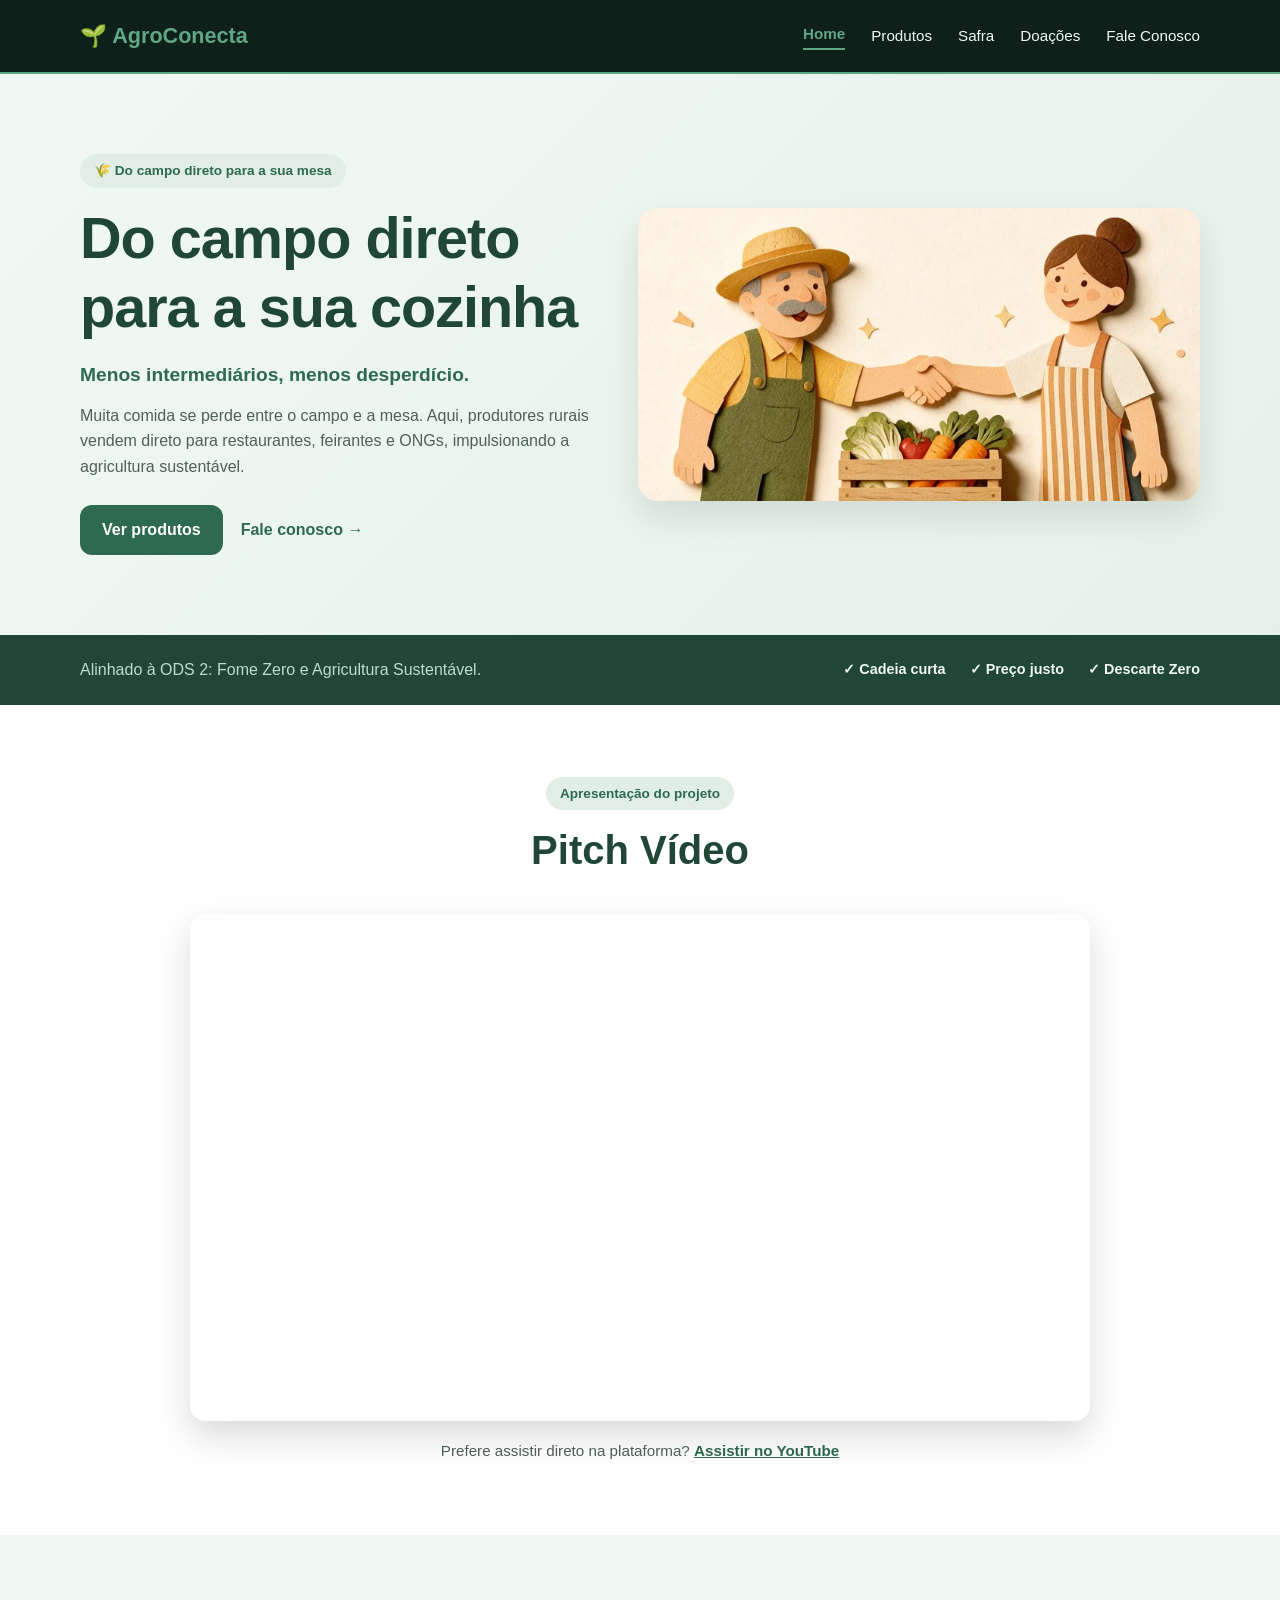
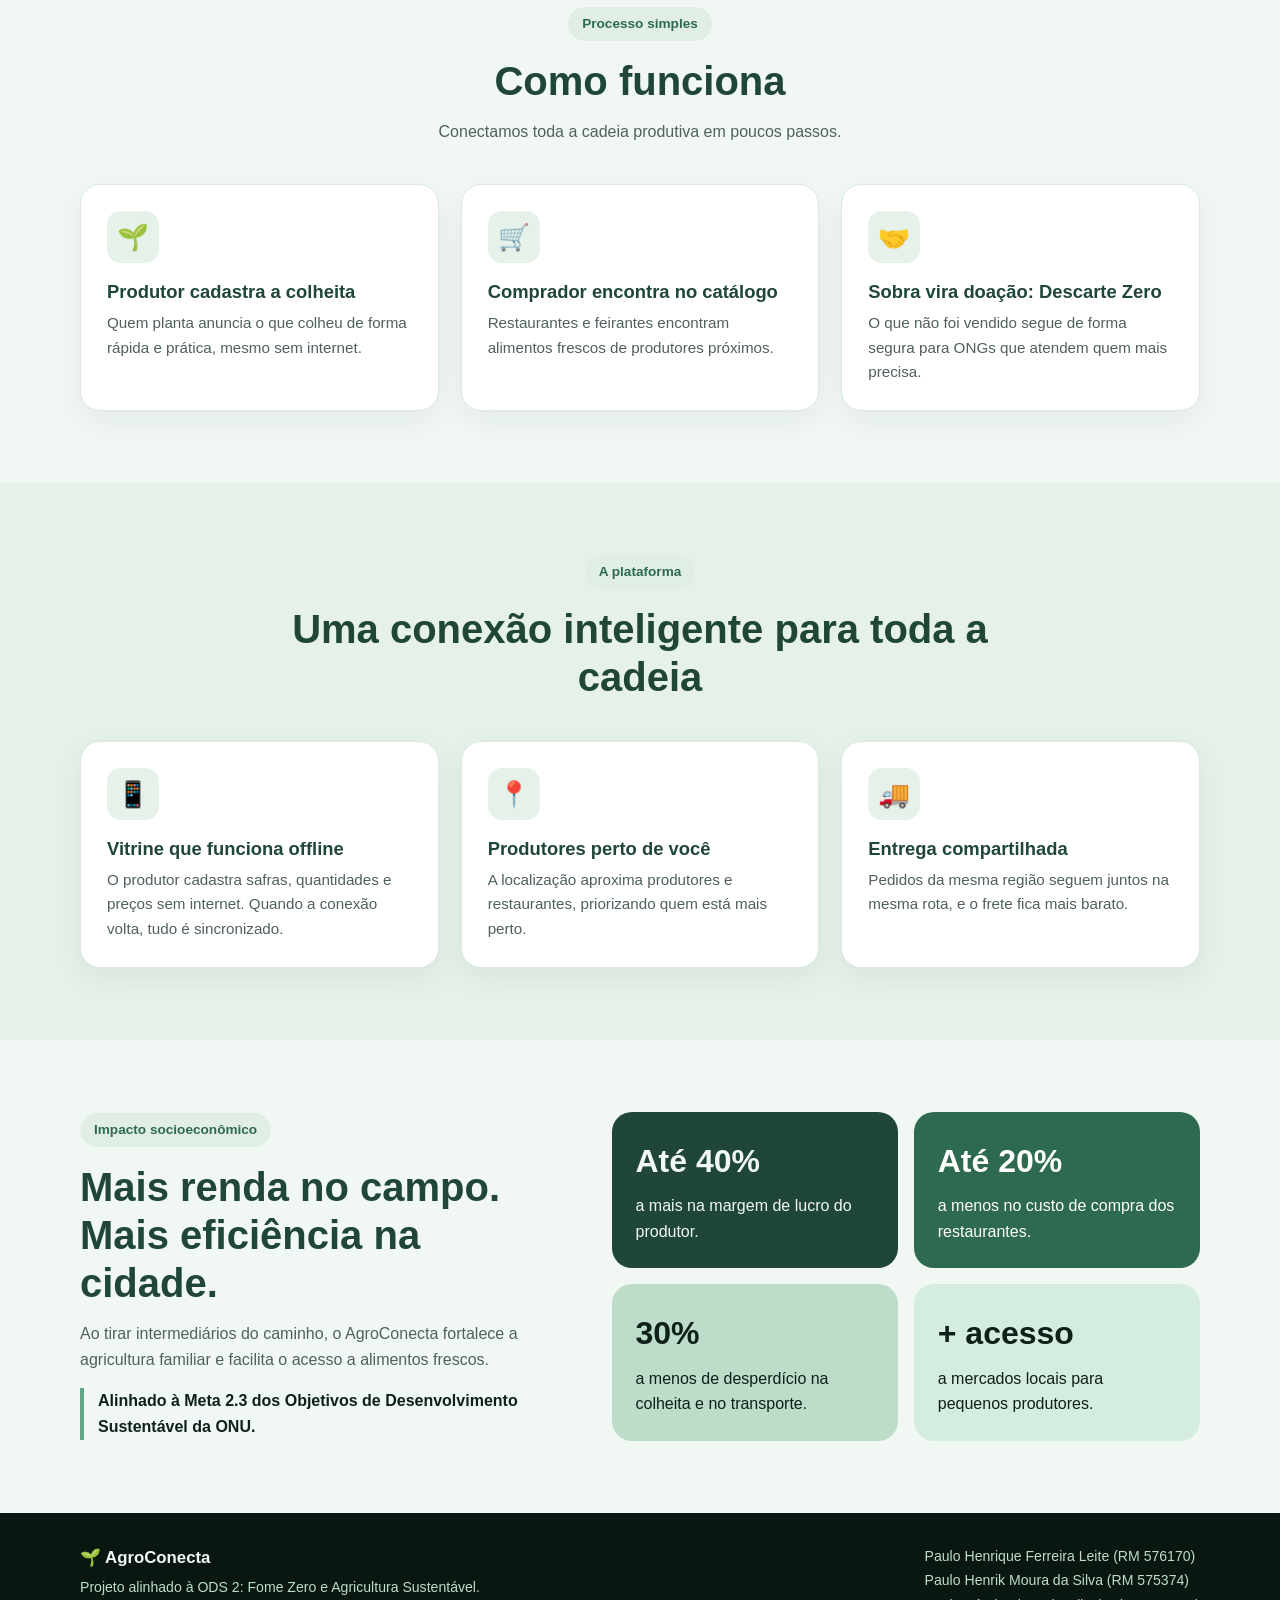
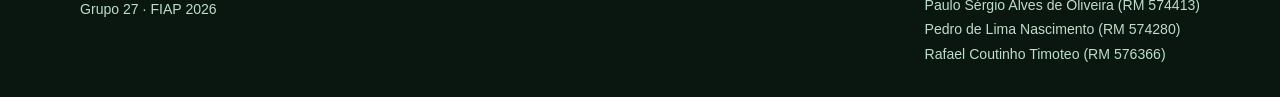
==== commit e4e9ee3a: "Update group number in footer of index.html" ====
--- a/index.html
+++ b/index.html
@@ -163,7 +163,7 @@
       <div>
         <strong>🌱 AgroConecta</strong>
         <p>Projeto alinhado à ODS 2: Fome Zero e Agricultura Sustentável.</p>
-        <p>Grupo 32 · FIAP 2026</p>
+        <p>Grupo 27 · FIAP 2026</p>
       </div>
       <ul class="rodape-integrantes" aria-label="Integrantes do grupo">
           <li>Paulo Henrique Ferreira Leite (RM 576170)</li>
